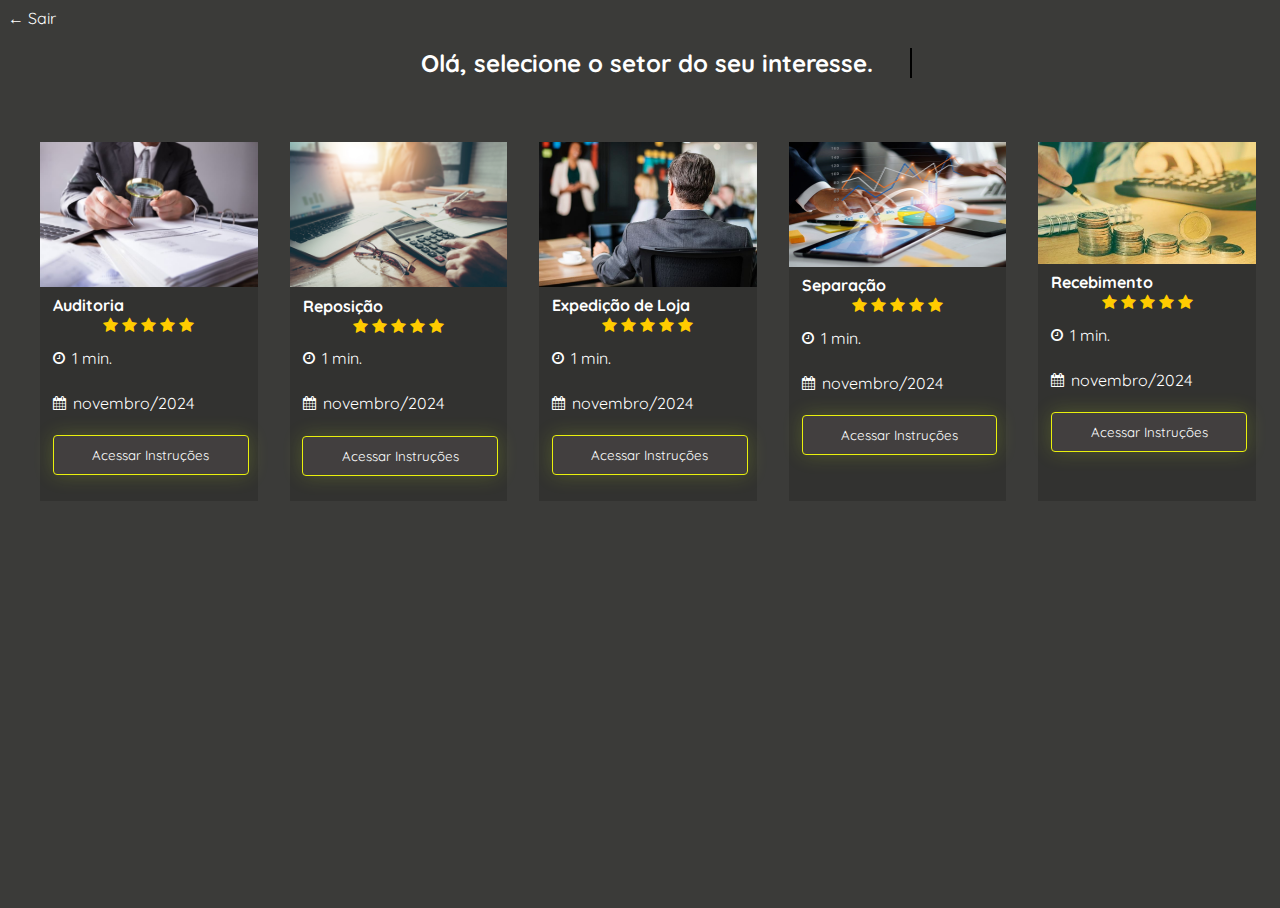
==== servicos.html @ 7969fe70 "Add files via upload" ====
<!DOCTYPE html>
<html lang="en">
  <head>
    <meta charset="UTF-8" />
    <meta http-equiv="X-UA-Compatible" content="IE=edge" />
    <meta name="viewport" content="width=device-width, initial-scale=1.0" />
    <title>LogTrainee</title>
    <link rel="stylesheet" href="estilo-servicos.css">

    <link rel="stylesheet" href="https://cdn.jsdelivr.net/npm/bootstrap-icons@1.10.3/font/bootstrap-icons.css">
    <link rel="stylesheet" href="//maxcdn.bootstrapcdn.com/font-awesome/4.3.0/css/font-awesome.min.css">


    <link
      rel="stylesheet"
      href="https://cdnjs.cloudflare.com/ajax/libs/font-awesome/4.7.0/css/font-awesome.min.css"
    />
  </head>
    
    <body class="container-cursos"> 
      <div style="text-align: left;">
        <a class="btn-quit" href="index.html">&larr; Sair</a>  
      </div>
        <main>
          <div style="width: 100vw; justify-content: center; text-align: center;"></div><h2 class="typing-effect">Olá, selecione o setor do seu interesse. </h2><br>
          </div><br>
<!----------------------------FINANCEIRO-->

            <div id="tbl2" class="container-esp"><br>
            <div class="cursos">

              <div class="curso"><img src="auditoria.jpeg" alt=""><h4>Auditoria</h4>
                <div class="estrelas">
                  <input type="radio" id="cm_star-empty" name="fb" value="" checked/>
                  <label for="cm_star-1"><i class="fa"></i></label>
                  <input type="radio" id="cm_star-1" name="fb" value="1"/>
                  <label for="cm_star-2"><i class="fa"></i></label>
                  <input type="radio" id="cm_star-2" name="fb" value="2"/>
                  <label for="cm_star-3"><i class="fa"></i></label>
                  <input type="radio" id="cm_star-3" name="fb" value="3"/>
                  <label for="cm_star-4"><i class="fa"></i></label>
                  <input type="radio" id="cm_star-4" name="fb" value="4"/>
                  <label for="cm_star-5"><i class="fa"></i></label>
                  <input type="radio" id="cm_star-5" name="fb" value="5"/>
                </div>
                <div class="desc-curso">
                  <i class="fa fa-clock-o" aria-hidden="true"></i><p>1 min.</p>
                </div>
              
                <div class="desc-curso">
                  <i class="fa fa-calendar" aria-hidden="true"></i><p>novembro/2024</p>
                </div>

                <button onclick="clickCurso('Auditoria')" class="btn-curso">Acessar Instruções</button>

              </div>


              <div class="curso"><img src="contador-escritorio.jpeg" alt=""><h4>Reposição</h4>
                <div class="estrelas">
                  <input type="radio" id="cm_star-empty" name="fb" value="" checked/>
                  <label for="cm_star-1"><i class="fa"></i></label>
                  <input type="radio" id="cm_star-1" name="fb" value="1"/>
                  <label for="cm_star-2"><i class="fa"></i></label>
                  <input type="radio" id="cm_star-2" name="fb" value="2"/>
                  <label for="cm_star-3"><i class="fa"></i></label>
                  <input type="radio" id="cm_star-3" name="fb" value="3"/>
                  <label for="cm_star-4"><i class="fa"></i></label>
                  <input type="radio" id="cm_star-4" name="fb" value="4"/>
                  <label for="cm_star-5"><i class="fa"></i></label>
                  <input type="radio" id="cm_star-5" name="fb" value="5"/>
                </div>
                <div class="desc-curso">
                  <i class="fa fa-clock-o" aria-hidden="true"></i><p>1 min.</p>
                </div>
              
                <div class="desc-curso">
                  <i class="fa fa-calendar" aria-hidden="true"></i><p>novembro/2024</p>
                </div>
                <button onclick="clickCurso('Reposição')" class="btn-curso">Acessar Instruções</button>

              </div>

              
              
              <div class="curso"><img src="gerente-financeiro.jpeg" alt=""><h4>Expedição de Loja</h4>
                <div class="estrelas">
                  <input type="radio" id="cm_star-empty" name="fb" value="" checked/>
                  <label for="cm_star-1"><i class="fa"></i></label>
                  <input type="radio" id="cm_star-1" name="fb" value="1"/>
                  <label for="cm_star-2"><i class="fa"></i></label>
                  <input type="radio" id="cm_star-2" name="fb" value="2"/>
                  <label for="cm_star-3"><i class="fa"></i></label>
                  <input type="radio" id="cm_star-3" name="fb" value="3"/>
                  <label for="cm_star-4"><i class="fa"></i></label>
                  <input type="radio" id="cm_star-4" name="fb" value="4"/>
                  <label for="cm_star-5"><i class="fa"></i></label>
                  <input type="radio" id="cm_star-5" name="fb" value="5"/>
                </div>
                <div class="desc-curso">
                  <i class="fa fa-clock-o" aria-hidden="true"></i><p>1 min.</p>
                </div>
              
                <div class="desc-curso">
                  <i class="fa fa-calendar" aria-hidden="true"></i><p>novembro/2024</p>
                </div>
                <button onclick="clickCurso('Expedição de Loja')" class="btn-curso">Acessar Instruções</button>

              </div>
            

              
              
              <div class="curso"><img src="planejador-financeiro.jpeg" alt=""><h4>Separação</h4>
                <div class="estrelas">
                  <input type="radio" id="cm_star-empty" name="fb" value="" checked/>
                  <label for="cm_star-1"><i class="fa"></i></label>
                  <input type="radio" id="cm_star-1" name="fb" value="1"/>
                  <label for="cm_star-2"><i class="fa"></i></label>
                  <input type="radio" id="cm_star-2" name="fb" value="2"/>
                  <label for="cm_star-3"><i class="fa"></i></label>
                  <input type="radio" id="cm_star-3" name="fb" value="3"/>
                  <label for="cm_star-4"><i class="fa"></i></label>
                  <input type="radio" id="cm_star-4" name="fb" value="4"/>
                  <label for="cm_star-5"><i class="fa"></i></label>
                  <input type="radio" id="cm_star-5" name="fb" value="5"/>
                </div>
                <div class="desc-curso">
                  <i class="fa fa-clock-o" aria-hidden="true"></i><p>1 min.</p>
                </div>
              
                <div class="desc-curso">
                  <i class="fa fa-calendar" aria-hidden="true"></i><p>novembro/2024</p>
                </div>
                <button onclick="clickCurso('Separação')" class="btn-curso">Acessar Instruções</button>

              </div>

              <div class="curso"><img src="tesouraria.jpeg" alt=""><h4>Recebimento</h4>
                <div class="estrelas">
                  <input type="radio" id="cm_star-empty" name="fb" value="" checked/>
                  <label for="cm_star-1"><i class="fa"></i></label>
                  <input type="radio" id="cm_star-1" name="fb" value="1"/>
                  <label for="cm_star-2"><i class="fa"></i></label>
                  <input type="radio" id="cm_star-2" name="fb" value="2"/>
                  <label for="cm_star-3"><i class="fa"></i></label>
                  <input type="radio" id="cm_star-3" name="fb" value="3"/>
                  <label for="cm_star-4"><i class="fa"></i></label>
                  <input type="radio" id="cm_star-4" name="fb" value="4"/>
                  <label for="cm_star-5"><i class="fa"></i></label>
                  <input type="radio" id="cm_star-5" name="fb" value="5"/>
                </div>
                <div class="desc-curso">
                  <i class="fa fa-clock-o" aria-hidden="true"></i><p>1 min.</p>
                </div>
              
                <div class="desc-curso">
                  <i class="fa fa-calendar" aria-hidden="true"></i><p>novembro/2024</p>
                </div>
                <button onclick="clickCurso('Recebimento')" class="btn-curso">Acessar Instruções</button>

              </div>



            </div><br>
            </div>


              </div>
            
             </div>

            </div>






          </div>
          
        
        </main>
  
    
    </body>
</html>
<script src="servicos.js"></script>
---- estilo-servicos.css ----
@import url('https://fonts.googleapis.com/css2?family=Quicksand:wght@300..700&display=swap');


:root {
    --bgcolor: #3b3b39;
    font-family: "Quicksand", sans-serif;  
    overflow: hidden;
  }


.container-cursos {
    display: block;
    position: absolute;
    width: 100%;
    background-color: #3b3b39;
    color: white;
    text-align: center;
    height: 100%;
}

.btn-quit {
    text-decoration:none;
    color: white;
}

.btn-quit:hover {
    text-decoration:none;
    color: red;
}
.cursos {
    display: flex;
    justify-content: space-evenly;
}

.curso {
    background-color: #00000024;
    text-align: left;
    padding-bottom: 2%;
    max-width: 17vw;

}

.curso h4 {
    font-size: 16px;
    padding-left: 6%;
    padding-top: 2%;
    margin: 0;
    
}


.curso img {
    width: 100%;
}

.desc-curso {
    display: flex;
    align-items: center;
    padding-left: 6%;
    height: 5vh;
}

.desc-curso i {
    margin-right: 7px;    
    font-size: 14px;
}

.btn-curso {
    cursor: pointer;
    border-radius: 4px;
    height: 40px;
    padding: 4px 0;
    box-shadow: 0 0 20px rgba(203, 240, 37, 0.2);
    transition: 0.4s;
    align-items: center;
    font-family: "Quicksand", sans-serif;  
    width: 90%;
    margin-top: 10px;
    color: white;
    background-color:  #423f3f;
    border: 1px solid #e9f00d;
    margin-left: 1vw;
}

.btn-curso:hover{
    color: white;
    box-shadow: 0 0 20px rgba(203, 240, 37, 0.2);
    background-color: #e9f00d;
}
.container-esp {
    display: block;
}

.btn-cont {
    cursor: pointer;
    margin: 0 13px 0 13px;

}

.btn-cont:hover{
    color:#04baca;
}

.typing-effect {
    font-size: 24px;
    display: inline-block;
    border-right: 2px solid black; /* Cursor de digitação */
    white-space: nowrap;
    overflow: hidden; /* Esconde o texto não exibido */
    width: 35ch; /* Defina a largura do texto */
    animation: typing 2s steps(30, end), blink-caret 0.75s step-end infinite;
}

/* Animação de digitação */
@keyframes typing {
    from { width: 0; }
    to { width: 40%; }
}

/* Animação do cursor piscante */
@keyframes blink-caret {
    from, to { border-color: transparent; }
    50% { border-color: white; }
}

.estrelas input[type=radio] {
    display: none;
  }
  .estrelas label i.fa:before {
    content:'\f005';
    color: #FC0;
  }
  .estrelas input[type=radio]:checked ~ label i.fa:before {
    color: #FC0;
  }

.estrelas {
    text-align:center;
}
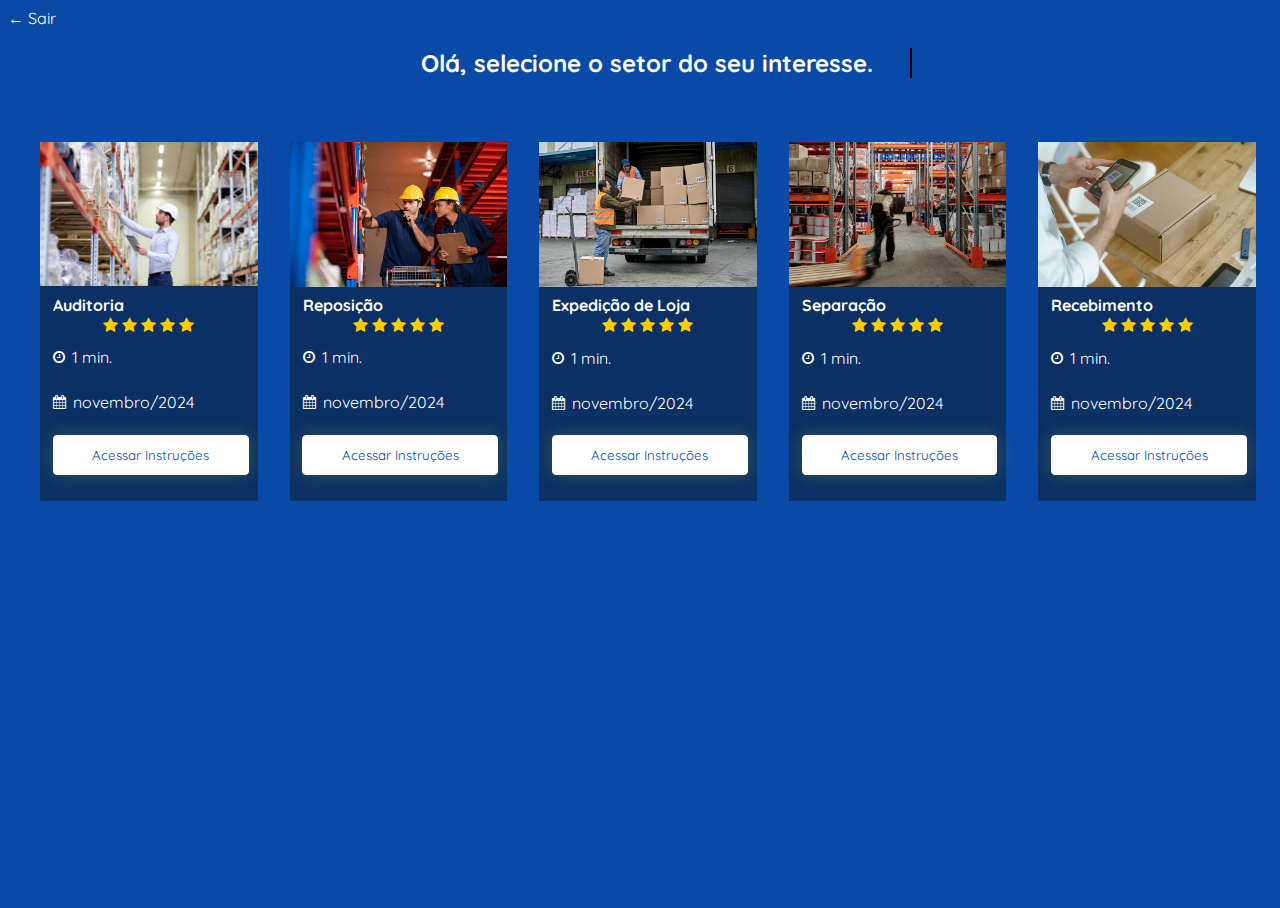
==== commit 3dcf53e3: "Add files via upload" ====
--- a/servicos.html
+++ b/servicos.html
@@ -56,7 +56,7 @@
               </div>
 
 
-              <div class="curso"><img src="contador-escritorio.jpeg" alt=""><h4>Reposição</h4>
+              <div class="curso"><img src="reposicao.jpeg" alt=""><h4>Reposição</h4>
                 <div class="estrelas">
                   <input type="radio" id="cm_star-empty" name="fb" value="" checked/>
                   <label for="cm_star-1"><i class="fa"></i></label>
@@ -83,7 +83,7 @@
 
               
               
-              <div class="curso"><img src="gerente-financeiro.jpeg" alt=""><h4>Expedição de Loja</h4>
+              <div class="curso"><img src="expedicao.jpeg" alt=""><h4>Expedição de Loja</h4>
                 <div class="estrelas">
                   <input type="radio" id="cm_star-empty" name="fb" value="" checked/>
                   <label for="cm_star-1"><i class="fa"></i></label>
@@ -111,7 +111,7 @@
 
               
               
-              <div class="curso"><img src="planejador-financeiro.jpeg" alt=""><h4>Separação</h4>
+              <div class="curso"><img src="separacao.jpg" alt=""><h4>Separação</h4>
                 <div class="estrelas">
                   <input type="radio" id="cm_star-empty" name="fb" value="" checked/>
                   <label for="cm_star-1"><i class="fa"></i></label>
@@ -136,7 +136,7 @@
 
               </div>
 
-              <div class="curso"><img src="tesouraria.jpeg" alt=""><h4>Recebimento</h4>
+              <div class="curso"><img src="recebimento.jpg" alt=""><h4>Recebimento</h4>
                 <div class="estrelas">
                   <input type="radio" id="cm_star-empty" name="fb" value="" checked/>
                   <label for="cm_star-1"><i class="fa"></i></label>
--- a/estilo-servicos.css
+++ b/estilo-servicos.css
@@ -2,17 +2,16 @@
 
 
 :root {
-    --bgcolor: #3b3b39;
+    --bgcolor: #084aa6;
     font-family: "Quicksand", sans-serif;  
     overflow: hidden;
   }
-
 
 .container-cursos {
     display: block;
     position: absolute;
     width: 100%;
-    background-color: #3b3b39;
+    background-color: #084aa6;
     color: white;
     text-align: center;
     height: 100%;
@@ -33,7 +32,7 @@
 }
 
 .curso {
-    background-color: #00000024;
+    background-color: #0b3064;
     text-align: left;
     padding-bottom: 2%;
     max-width: 17vw;
@@ -58,6 +57,7 @@
     align-items: center;
     padding-left: 6%;
     height: 5vh;
+    
 }
 
 .desc-curso i {
@@ -76,16 +76,17 @@
     font-family: "Quicksand", sans-serif;  
     width: 90%;
     margin-top: 10px;
-    color: white;
-    background-color:  #423f3f;
-    border: 1px solid #e9f00d;
+    color: #084aa6;
+    background-color:  white;
+    border: 1px solid white;
     margin-left: 1vw;
 }
 
 .btn-curso:hover{
     color: white;
     box-shadow: 0 0 20px rgba(203, 240, 37, 0.2);
-    background-color: #e9f00d;
+    background-color: #084aa6;
+    border: white solid 1px;
 }
 .container-esp {
     display: block;
